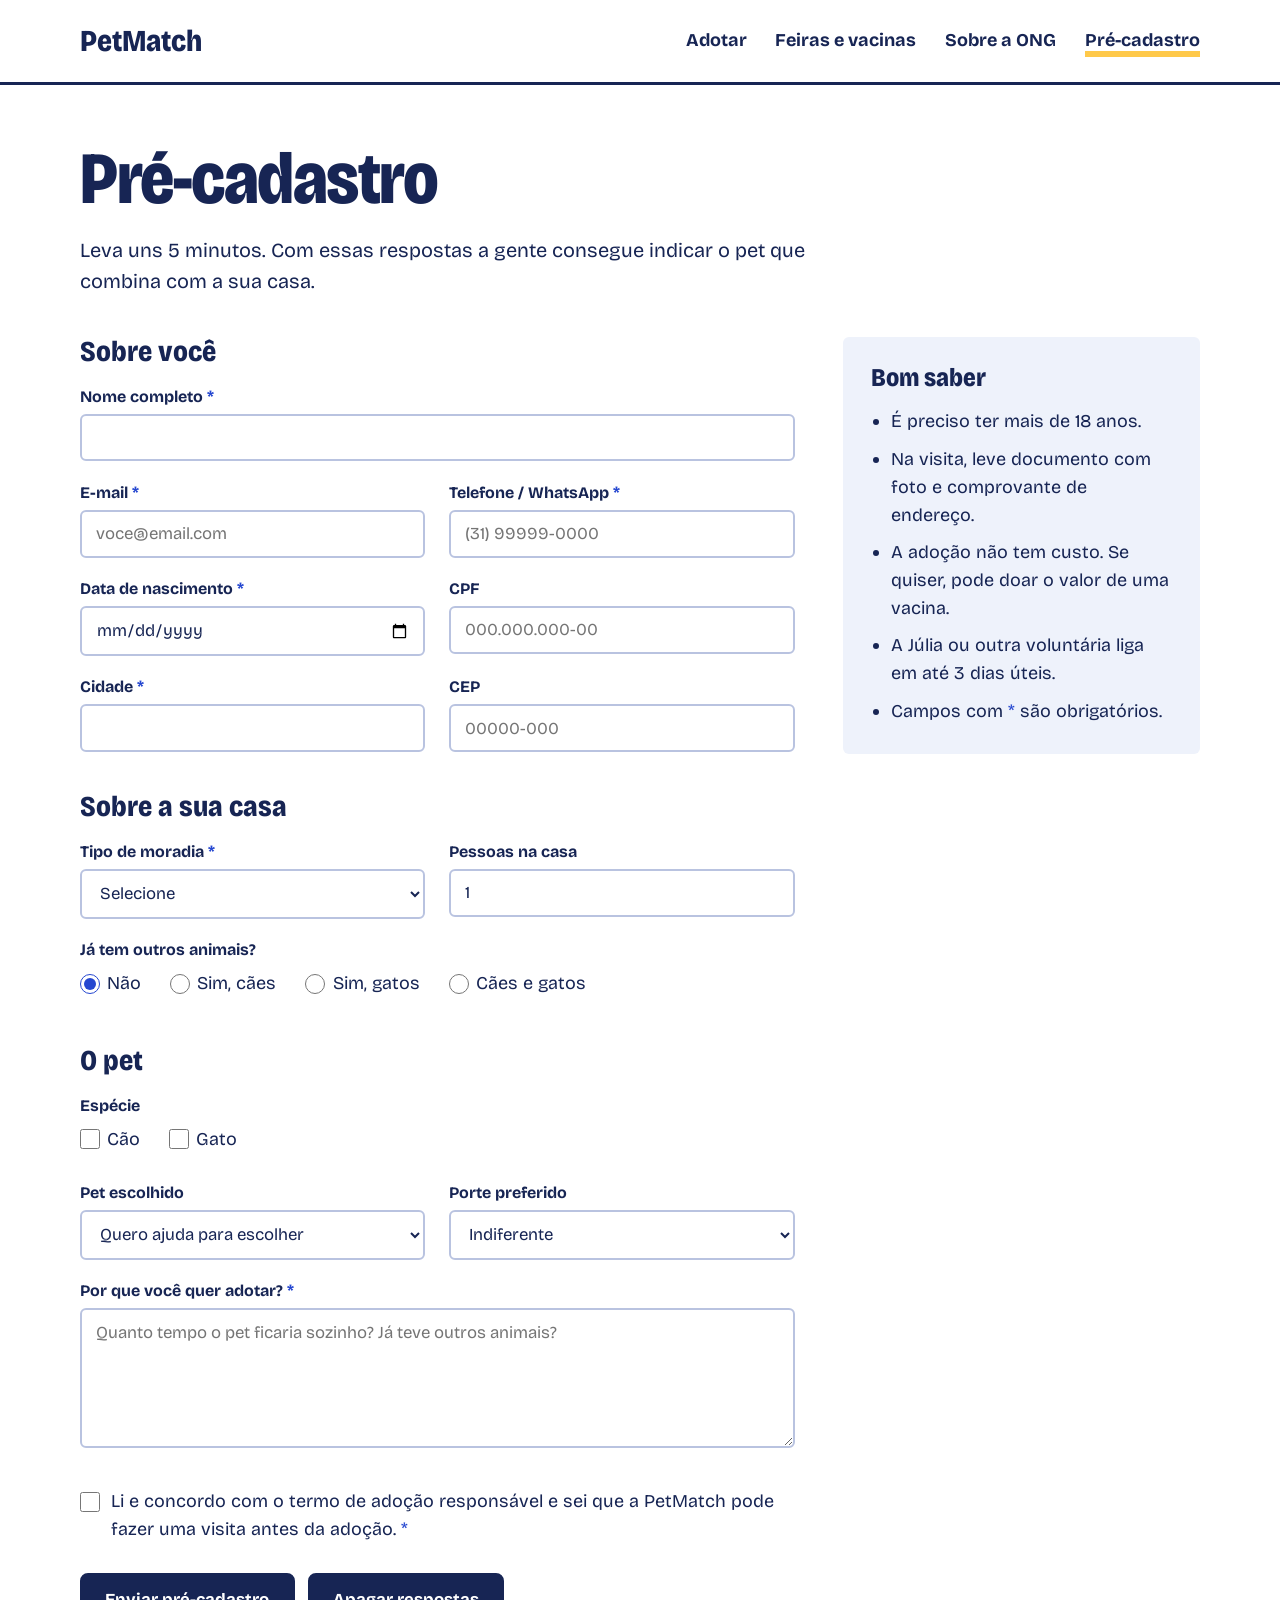
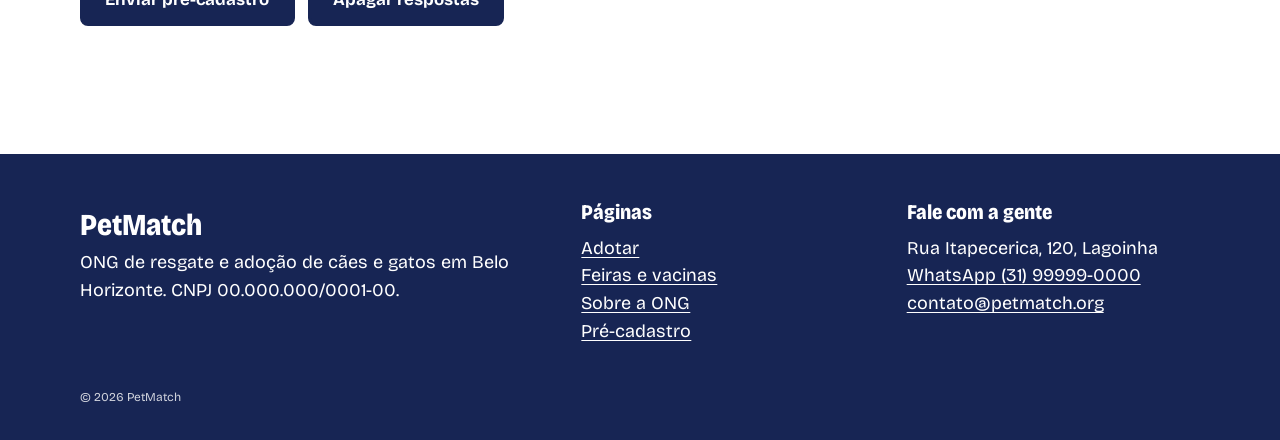
==== cadastro.html @ 956a72c1 "feat: add adopter pre-registration form" ====
<!DOCTYPE html>
<html lang="pt-BR">
<head>
  <meta charset="UTF-8">
  <meta name="viewport" content="width=device-width, initial-scale=1.0">
  <meta name="description" content="Pré-cadastro para quem quer adotar um cão ou gato da PetMatch.">
  <title>Pré-cadastro | PetMatch</title>
  <link rel="preconnect" href="https://fonts.googleapis.com">
  <link rel="preconnect" href="https://fonts.gstatic.com" crossorigin>
  <link rel="stylesheet" href="https://fonts.googleapis.com/css2?family=Bricolage+Grotesque:opsz,wdth,wght@12..96,75..100,400..800&display=swap">
  <link rel="stylesheet" href="css/style.css">
</head>
<body>
  <header class="cabecalho">
    <div class="container">
      <a href="index.html" class="logo">PetMatch</a>

      <input type="checkbox" id="menu-check" class="menu-check">
      <label for="menu-check" class="menu-botao">Menu</label>

      <nav class="menu" aria-label="Principal">
        <ul>
          <li><a href="index.html">Adotar</a></li>
          <li><a href="feiras.html">Feiras e vacinas</a></li>
          <li><a href="sobre.html">Sobre a ONG</a></li>
          <li><a href="cadastro.html" aria-current="page">Pré-cadastro</a></li>
        </ul>
      </nav>
    </div>
  </header>

  <main>
    <header class="topo-pagina">
      <div class="container">
        <h1>Pré-cadastro</h1>
        <p>Leva uns 5 minutos. Com essas respostas a gente consegue indicar o pet que combina com a sua casa.</p>
      </div>
    </header>

    <div class="secao sem-topo">
      <div class="container formulario-layout">
        <form class="formulario" action="#" method="get" aria-label="Pré-cadastro de adotante">
          <fieldset>
            <legend>Sobre você</legend>
            <div class="campos">
              <div class="campo campo-inteiro">
                <label for="nome">Nome completo <span class="obrigatorio" aria-hidden="true">*</span></label>
                <input type="text" id="nome" name="nome" autocomplete="name" required>
              </div>
              <div class="campo">
                <label for="email">E-mail <span class="obrigatorio" aria-hidden="true">*</span></label>
                <input type="email" id="email" name="email" autocomplete="email" placeholder="voce@email.com" required>
              </div>
              <div class="campo">
                <label for="telefone">Telefone / WhatsApp <span class="obrigatorio" aria-hidden="true">*</span></label>
                <input type="tel" id="telefone" name="telefone" autocomplete="tel" placeholder="(31) 99999-0000" required>
              </div>
              <div class="campo">
                <label for="nascimento">Data de nascimento <span class="obrigatorio" aria-hidden="true">*</span></label>
                <input type="date" id="nascimento" name="nascimento" autocomplete="bday" max="2008-10-14" required>
              </div>
              <div class="campo">
                <label for="cpf">CPF</label>
                <input type="text" id="cpf" name="cpf" inputmode="numeric" placeholder="000.000.000-00" pattern="\d{3}\.?\d{3}\.?\d{3}-?\d{2}" maxlength="14">
              </div>
              <div class="campo">
                <label for="cidade">Cidade <span class="obrigatorio" aria-hidden="true">*</span></label>
                <input type="text" id="cidade" name="cidade" autocomplete="address-level2" required>
              </div>
              <div class="campo">
                <label for="cep">CEP</label>
                <input type="text" id="cep" name="cep" autocomplete="postal-code" inputmode="numeric" placeholder="00000-000" pattern="\d{5}-?\d{3}" maxlength="9">
              </div>
            </div>
          </fieldset>

          <fieldset>
            <legend>Sobre a sua casa</legend>
            <div class="campos">
              <div class="campo">
                <label for="moradia">Tipo de moradia <span class="obrigatorio" aria-hidden="true">*</span></label>
                <select id="moradia" name="moradia" required>
                  <option value="">Selecione</option>
                  <option value="casa-quintal">Casa com quintal</option>
                  <option value="casa">Casa sem quintal</option>
                  <option value="apartamento">Apartamento</option>
                  <option value="sitio">Sítio ou chácara</option>
                </select>
              </div>
              <div class="campo">
                <label for="pessoas">Pessoas na casa</label>
                <input type="number" id="pessoas" name="pessoas" min="1" max="20" value="1">
              </div>
              <fieldset class="campo-inteiro opcoes">
                <legend>Já tem outros animais?</legend>
                <label><input type="radio" name="outros-animais" value="nao" checked> Não</label>
                <label><input type="radio" name="outros-animais" value="caes"> Sim, cães</label>
                <label><input type="radio" name="outros-animais" value="gatos"> Sim, gatos</label>
                <label><input type="radio" name="outros-animais" value="ambos"> Cães e gatos</label>
              </fieldset>
            </div>
          </fieldset>

          <fieldset>
            <legend>O pet</legend>
            <div class="campos">
              <fieldset class="campo-inteiro opcoes">
                <legend>Espécie</legend>
                <label><input type="checkbox" name="especie" value="cao"> Cão</label>
                <label><input type="checkbox" name="especie" value="gato"> Gato</label>
              </fieldset>
              <div class="campo">
                <label for="pet">Pet escolhido</label>
                <select id="pet" name="pet">
                  <option value="">Quero ajuda para escolher</option>
                  <optgroup label="Cães">
                    <option value="rex">Rex</option>
                    <option value="thor">Thor</option>
                    <option value="bob">Bob</option>
                  </optgroup>
                  <optgroup label="Gatos">
                    <option value="luna">Luna</option>
                    <option value="mia">Mia</option>
                    <option value="nina">Nina</option>
                  </optgroup>
                </select>
              </div>
              <div class="campo">
                <label for="porte">Porte preferido</label>
                <select id="porte" name="porte">
                  <option value="indiferente">Indiferente</option>
                  <option value="pequeno">Pequeno</option>
                  <option value="medio">Médio</option>
                  <option value="grande">Grande</option>
                </select>
              </div>
              <div class="campo campo-inteiro">
                <label for="motivo">Por que você quer adotar? <span class="obrigatorio" aria-hidden="true">*</span></label>
                <textarea id="motivo" name="motivo" rows="5" placeholder="Quanto tempo o pet ficaria sozinho? Já teve outros animais?" required></textarea>
              </div>
            </div>
          </fieldset>

          <label class="termos">
            <input type="checkbox" name="termos" required>
            <span>Li e concordo com o termo de adoção responsável e sei que a PetMatch pode fazer uma visita antes da adoção. <span class="obrigatorio" aria-hidden="true">*</span></span>
          </label>

          <div class="formulario-acoes">
            <button type="submit" class="botao">Enviar pré-cadastro</button>
            <button type="reset" class="botao botao-contorno">Apagar respostas</button>
          </div>
        </form>

        <aside class="aviso" aria-labelledby="titulo-aviso">
          <h2 id="titulo-aviso">Bom saber</h2>
          <ul>
            <li>É preciso ter mais de 18 anos.</li>
            <li>Na visita, leve documento com foto e comprovante de endereço.</li>
            <li>A adoção não tem custo. Se quiser, pode doar o valor de uma vacina.</li>
            <li>A Júlia ou outra voluntária liga em até 3 dias úteis.</li>
            <li>Campos com <span class="obrigatorio">*</span> são obrigatórios.</li>
          </ul>
        </aside>
      </div>
    </div>
  </main>

  <footer class="rodape">
    <div class="container">
      <div class="rodape-grade">
        <div class="rodape-marca">
          <a href="index.html" class="logo">PetMatch</a>
          <p>ONG de resgate e adoção de cães e gatos em Belo Horizonte. CNPJ 00.000.000/0001-00.</p>
        </div>

        <nav aria-labelledby="rodape-navegacao">
          <h2 id="rodape-navegacao">Páginas</h2>
          <ul>
            <li><a href="index.html">Adotar</a></li>
            <li><a href="feiras.html">Feiras e vacinas</a></li>
            <li><a href="sobre.html">Sobre a ONG</a></li>
            <li><a href="cadastro.html">Pré-cadastro</a></li>
          </ul>
        </nav>

        <div>
          <h2>Fale com a gente</h2>
          <address>
            <p>Rua Itapecerica, 120, Lagoinha</p>
            <p><a href="https://wa.me/5531999990000">WhatsApp (31) 99999-0000</a></p>
            <p><a href="mailto:contato@petmatch.org">contato@petmatch.org</a></p>
          </address>
        </div>
      </div>

      <p class="rodape-copy"><small>&copy; 2026 PetMatch</small></p>
    </div>
  </footer>
</body>
</html>
---- css/style.css ----
:root {
  --tinta: #172554;
  --azul: #2547d0;
  --amarelo: #ffc94a;
  --rosa: #f7b9c9;
  --papel: #fff;
  --nevoa: #eef2fb;
  --borda: #b9c3e0;

  --fonte-titulo: "Bricolage Grotesque", "Arial Narrow", sans-serif;
  --fonte-texto: "Bricolage Grotesque", Verdana, sans-serif;

  --largura: 1120px;
}

*,
*::before,
*::after {
  box-sizing: border-box;
  margin: 0;
  padding: 0;
}

body {
  display: flex;
  flex-direction: column;
  min-height: 100vh;
  font-family: var(--fonte-texto);
  font-size: 1.125rem;
  line-height: 1.55;
  color: var(--tinta);
  background-color: var(--papel);
}

main {
  flex: 1;
}

img {
  display: block;
  max-width: 100%;
  height: auto;
}

a {
  color: var(--azul);
  text-underline-offset: 0.15em;
}

:focus-visible {
  outline: 3px solid var(--tinta);
  outline-offset: 2px;
  box-shadow: 0 0 0 7px var(--amarelo);
}

h1,
h2,
h3,
h4,
legend {
  font-family: var(--fonte-titulo);
  font-stretch: 85%;
  line-height: 1.05;
}

h1 {
  font-size: clamp(2.6rem, 6.5vw, 4.6rem);
  font-weight: 800;
  letter-spacing: -0.02em;
}

h2 {
  margin-bottom: 1rem;
  font-size: clamp(1.9rem, 4vw, 2.6rem);
  font-weight: 800;
}

h3 {
  font-size: 1.5rem;
  font-weight: 700;
}

p {
  max-width: 62ch;
}

.oculto-visualmente {
  position: absolute;
  width: 1px;
  height: 1px;
  overflow: hidden;
  clip-path: inset(50%);
  white-space: nowrap;
}

.container {
  width: min(90%, var(--largura));
  margin: 0 auto;
}

.secao {
  padding: 4rem 0;
}

.secao.sem-topo {
  padding-top: 0;
}

.botao {
  display: inline-block;
  padding: 0.8rem 1.4rem;
  border: 3px solid var(--tinta);
  border-radius: 8px;
  background-color: var(--tinta);
  color: var(--papel);
  font-family: var(--fonte-texto);
  font-size: 1.05rem;
  font-weight: 700;
  text-decoration: none;
  cursor: pointer;
}

.botao:hover {
  background-color: var(--azul);
  border-color: var(--azul);
}

.botao-secundario {
  background-color: transparent;
  color: var(--tinta);
}

.botao-secundario:hover {
  background-color: var(--amarelo);
  border-color: var(--tinta);
}

.cabecalho {
  border-bottom: 3px solid var(--tinta);
}

.cabecalho .container {
  display: flex;
  flex-wrap: wrap;
  align-items: center;
  justify-content: space-between;
  padding: 1.1rem 0;
}

.logo {
  font-family: var(--fonte-titulo);
  font-size: 1.9rem;
  font-weight: 800;
  font-stretch: 85%;
  color: var(--tinta);
  text-decoration: none;
}

.menu-check,
.menu-botao {
  display: none;
}

.menu ul {
  display: flex;
  gap: 1.8rem;
  list-style: none;
}

.menu a {
  font-weight: 700;
  color: var(--tinta);
  text-decoration: none;
}

.menu a:hover {
  text-decoration: underline;
}

.menu a[aria-current="page"] {
  text-decoration: underline;
  text-decoration-color: var(--amarelo);
  text-decoration-thickness: 6px;
  text-underline-offset: 0.3em;
}

.abertura {
  padding: 3.5rem 0 4rem;
}

.abertura .container {
  display: grid;
  grid-template-columns: 1.15fr 1fr;
  align-items: end;
  gap: 3rem;
}

.abertura h1 {
  max-width: 13ch;
}

.abertura-texto > p {
  margin: 1.5rem 0 2rem;
  font-size: 1.25rem;
}

.abertura-acoes {
  display: flex;
  flex-wrap: wrap;
  gap: 0.8rem;
}

.abertura img {
  width: 100%;
  aspect-ratio: 5 / 4;
  object-fit: cover;
  border-radius: 6px;
}

.abertura figcaption {
  margin-top: 0.5rem;
  font-size: 0.95rem;
}

.pets {
  padding: 4rem 0 5rem;
  background-color: var(--nevoa);
}

.pets-intro {
  margin-bottom: 3rem;
}

.grupo-pets + .grupo-pets {
  margin-top: 3.5rem;
}

.grupo-pets > h3 {
  margin-bottom: 1.6rem;
  font-size: 1.9rem;
}

.grade-pets {
  display: grid;
  grid-template-columns: repeat(auto-fill, minmax(290px, 1fr));
  gap: 2.5rem 2rem;
  list-style: none;
}

.plaquinha {
  position: relative;
  display: flex;
  flex-direction: column;
  height: 100%;
  padding: 2.4rem 1rem 1.2rem;
  border-radius: 22px;
  background-color: var(--azul);
  color: var(--papel);
  rotate: -1.2deg;
}

.grade-pets li:nth-child(even) .plaquinha {
  rotate: 1deg;
}

.plaquinha::before {
  content: "";
  position: absolute;
  top: 0.8rem;
  left: 50%;
  width: 16px;
  height: 16px;
  border: 3px solid var(--tinta);
  border-radius: 50%;
  background-color: var(--nevoa);
  translate: -50% 0;
}

.plaquinha-gato {
  background-color: var(--rosa);
  color: var(--tinta);
}

.plaquinha img {
  width: 100%;
  aspect-ratio: 1 / 1;
  object-fit: cover;
  border-radius: 12px;
}

.plaquinha h4 {
  margin: 0.9rem 0 0.6rem;
  font-size: 2.4rem;
  font-weight: 800;
}

.plaquinha dl {
  display: flex;
  flex-wrap: wrap;
  gap: 0.3rem 1.2rem;
  margin-bottom: 0.8rem;
  font-size: 0.95rem;
}

.plaquinha dt {
  opacity: 0.8;
}

.plaquinha dd {
  font-weight: 700;
}

.plaquinha p {
  flex: 1;
  margin-bottom: 1.2rem;
}

.plaquinha a {
  font-weight: 700;
  color: inherit;
}

.pets-rodape {
  margin-top: 3.5rem;
}

.passos {
  display: grid;
  grid-template-columns: repeat(4, 1fr);
  gap: 2rem;
  list-style: none;
  counter-reset: passo;
}

.passos li {
  padding-top: 1rem;
  border-top: 3px solid var(--tinta);
  counter-increment: passo;
}

.passos li::before {
  content: counter(passo);
  display: block;
  font-family: var(--fonte-titulo);
  font-size: 3rem;
  font-weight: 800;
  line-height: 1;
  color: var(--azul);
}

.passos h3 {
  margin: 0.4rem 0;
}

.topo-pagina {
  padding: 3.5rem 0 2.5rem;
}

.topo-pagina p {
  margin-top: 1rem;
  font-size: 1.25rem;
}

.tabela-container {
  overflow-x: auto;
  margin-bottom: 0.8rem;
}

.tabela {
  width: 100%;
  min-width: 680px;
  border-collapse: collapse;
  text-align: left;
}

.tabela caption {
  margin-bottom: 1rem;
  font-family: var(--fonte-titulo);
  font-size: clamp(1.6rem, 3.5vw, 2.1rem);
  font-weight: 800;
  font-stretch: 85%;
  text-align: left;
}

.tabela th,
.tabela td {
  padding: 0.85rem 1rem;
  vertical-align: top;
}

.tabela thead th {
  border-bottom: 3px solid var(--tinta);
  font-size: 0.95rem;
}

.tabela tbody tr {
  border-bottom: 1px solid var(--borda);
}

.tabela tbody tr:nth-child(odd) {
  background-color: var(--nevoa);
}

.tabela tfoot td {
  border-top: 3px solid var(--tinta);
  font-weight: 700;
}

.tabela .coluna-preco {
  text-align: right;
  white-space: nowrap;
}

.gratis {
  padding: 0.1rem 0.5rem;
  border-radius: 4px;
  background-color: var(--amarelo);
  font-weight: 700;
}

.nota {
  margin-bottom: 4rem;
  font-size: 0.95rem;
}

.historia {
  display: grid;
  grid-template-columns: 1fr 0.8fr;
  align-items: start;
  gap: 3rem;
}

.historia p + p {
  margin-top: 1rem;
}

.historia img {
  aspect-ratio: 4 / 5;
  object-fit: cover;
  border-radius: 6px;
}

.frentes {
  display: grid;
  grid-template-columns: repeat(2, 1fr);
  gap: 2rem 3rem;
}

.frentes dt {
  margin-bottom: 0.3rem;
  font-family: var(--fonte-titulo);
  font-size: 1.5rem;
  font-weight: 700;
  font-stretch: 85%;
}

.ajuda {
  padding: 2rem;
  border-radius: 6px;
  background-color: var(--amarelo);
}

.ajuda ul {
  margin: 1rem 0 0 1.2rem;
}

.ajuda li + li {
  margin-top: 0.4rem;
}

.equipe {
  display: grid;
  grid-template-columns: repeat(auto-fill, minmax(220px, 1fr));
  gap: 1.5rem;
  list-style: none;
}

.equipe li {
  padding-top: 0.8rem;
  border-top: 1px solid var(--borda);
}

.equipe strong {
  display: block;
  font-size: 1.15rem;
}

.formulario-layout {
  display: grid;
  grid-template-columns: 2fr 1fr;
  align-items: start;
  gap: 3rem;
}

.formulario fieldset {
  min-width: 0;
  border: none;
}

.formulario > fieldset {
  margin-bottom: 2.5rem;
}

.formulario > fieldset > legend {
  margin-bottom: 1.2rem;
  font-size: 1.8rem;
  font-weight: 800;
}

.campos {
  display: grid;
  grid-template-columns: 1fr 1fr;
  gap: 1.3rem 1.5rem;
}

.campo {
  display: flex;
  flex-direction: column;
  gap: 0.35rem;
}

.campo-inteiro {
  grid-column: 1 / -1;
}

.campo > label,
.opcoes legend {
  font-family: var(--fonte-texto);
  font-size: 1rem;
  font-weight: 700;
  font-stretch: normal;
  line-height: 1.4;
}

.obrigatorio {
  color: var(--azul);
}

.campo input,
.campo select,
.campo textarea {
  padding: 0.7rem 0.85rem;
  border: 2px solid var(--borda);
  border-radius: 6px;
  background-color: var(--papel);
  font-family: inherit;
  font-size: 1.05rem;
  color: var(--tinta);
}

.campo input:hover,
.campo select:hover,
.campo textarea:hover {
  border-color: var(--tinta);
}

.campo input:focus,
.campo select:focus,
.campo textarea:focus {
  outline: none;
  border-color: var(--tinta);
  box-shadow: 0 0 0 4px var(--amarelo);
}

.campo input:user-invalid,
.campo select:user-invalid,
.campo textarea:user-invalid {
  border-color: #b3261e;
}

.campo textarea {
  min-height: 140px;
  resize: vertical;
}

.opcoes legend {
  margin-bottom: 0.5rem;
}

.opcoes label {
  display: inline-flex;
  align-items: center;
  gap: 0.45rem;
  margin: 0 1.5rem 0.5rem 0;
  cursor: pointer;
}

.opcoes input,
.termos input {
  width: 20px;
  height: 20px;
  accent-color: var(--azul);
}

.termos {
  display: flex;
  align-items: flex-start;
  gap: 0.7rem;
  margin-bottom: 1.8rem;
}

.termos input {
  flex-shrink: 0;
  margin-top: 4px;
}

.formulario-acoes {
  display: flex;
  flex-wrap: wrap;
  gap: 0.8rem;
}

.aviso {
  padding: 1.8rem;
  border-radius: 6px;
  background-color: var(--nevoa);
}

.aviso h2 {
  font-size: 1.6rem;
}

.aviso ul {
  margin-left: 1.2rem;
}

.aviso li + li {
  margin-top: 0.6rem;
}

.rodape {
  margin-top: 4rem;
  padding: 3rem 0 2rem;
  background-color: var(--tinta);
  color: var(--papel);
}

.rodape-grade {
  display: grid;
  grid-template-columns: 1.6fr 1fr 1fr;
  gap: 2rem;
  margin-bottom: 2.5rem;
}

.rodape .logo {
  color: var(--papel);
}

.rodape h2 {
  margin-bottom: 0.7rem;
  font-size: 1.3rem;
}

.rodape ul {
  list-style: none;
}

.rodape address {
  font-style: normal;
}

.rodape a {
  color: var(--papel);
}

.rodape a:hover {
  color: var(--amarelo);
}

.rodape-copy {
  font-size: 0.9rem;
  opacity: 0.8;
}
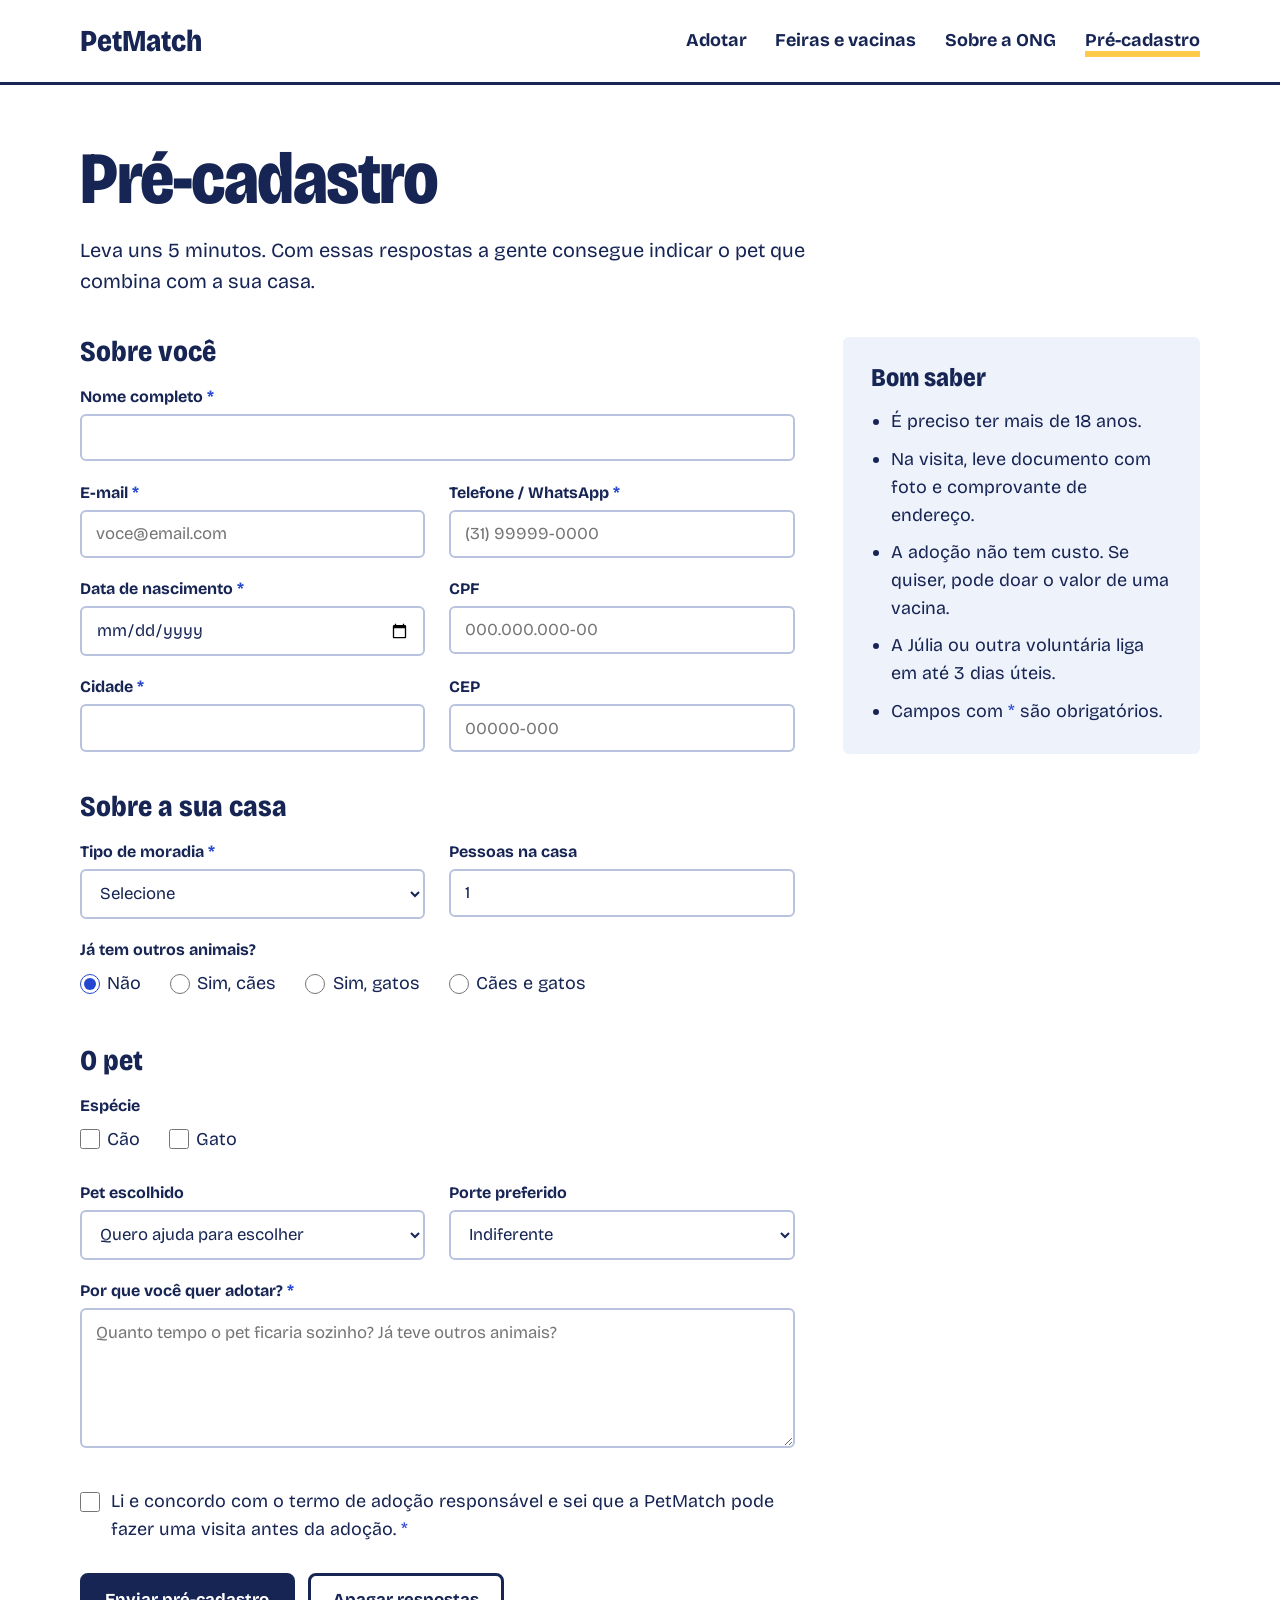
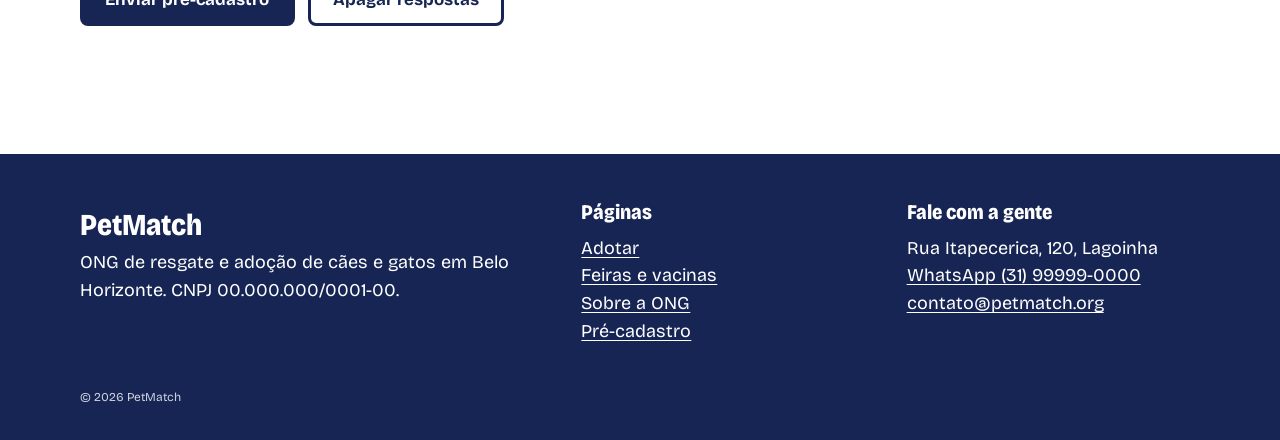
==== commit dd3c6144: "fix: use secondary style on reset button" ====
--- a/cadastro.html
+++ b/cadastro.html
@@ -148,7 +148,7 @@
 
           <div class="formulario-acoes">
             <button type="submit" class="botao">Enviar pré-cadastro</button>
-            <button type="reset" class="botao botao-contorno">Apagar respostas</button>
+            <button type="reset" class="botao botao-secundario">Apagar respostas</button>
           </div>
         </form>
 
--- a/css/style.css
+++ b/css/style.css
@@ -672,3 +672,94 @@
   opacity: 0.8;
 }
 
+@media (max-width: 900px) {
+  .abertura .container,
+  .historia,
+  .formulario-layout {
+    grid-template-columns: 1fr;
+  }
+
+  .passos,
+  .rodape-grade {
+    grid-template-columns: 1fr 1fr;
+  }
+
+  .rodape-marca {
+    grid-column: 1 / -1;
+  }
+}
+
+@media (max-width: 680px) {
+  body {
+    font-size: 1.05rem;
+  }
+
+  .menu-check {
+    display: block;
+    position: absolute;
+    opacity: 0;
+    pointer-events: none;
+  }
+
+  .menu-botao {
+    display: block;
+    padding: 0.4rem 0.9rem;
+    border: 2px solid var(--tinta);
+    border-radius: 6px;
+    font-weight: 700;
+    cursor: pointer;
+  }
+
+  .menu-check:checked + .menu-botao {
+    background-color: var(--amarelo);
+  }
+
+  .menu-check:focus-visible + .menu-botao {
+    outline: 3px solid var(--tinta);
+    outline-offset: 2px;
+    box-shadow: 0 0 0 7px var(--amarelo);
+  }
+
+  .menu {
+    display: none;
+    width: 100%;
+  }
+
+  .menu-check:checked ~ .menu {
+    display: block;
+  }
+
+  .menu ul {
+    flex-direction: column;
+    gap: 0;
+    padding-top: 1rem;
+  }
+
+  .menu a {
+    display: block;
+    padding: 0.75rem 0;
+    border-bottom: 1px solid var(--borda);
+  }
+
+  .secao,
+  .pets {
+    padding: 3rem 0;
+  }
+
+  .passos,
+  .frentes,
+  .campos,
+  .rodape-grade {
+    grid-template-columns: 1fr;
+  }
+
+  .formulario-acoes .botao {
+    width: 100%;
+  }
+}
+
+@media (prefers-reduced-motion: no-preference) {
+  html {
+    scroll-behavior: smooth;
+  }
+}
